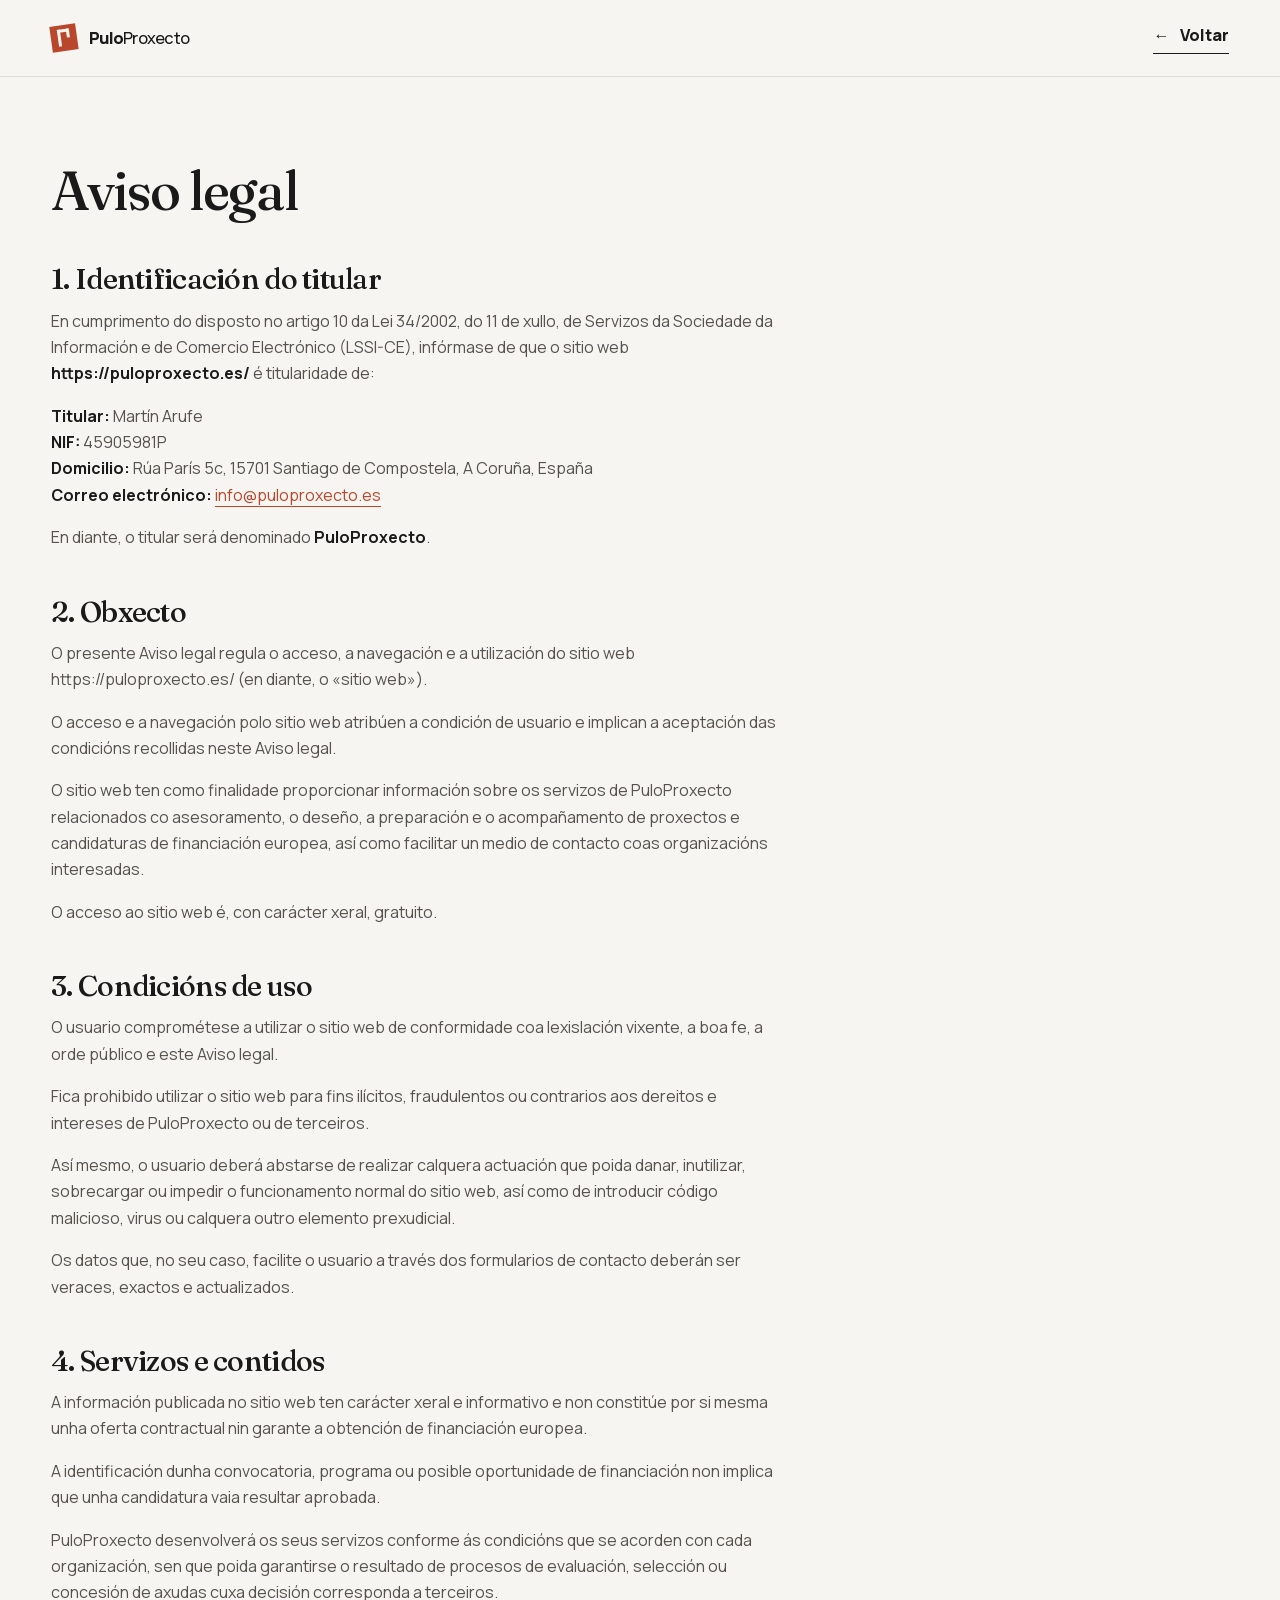
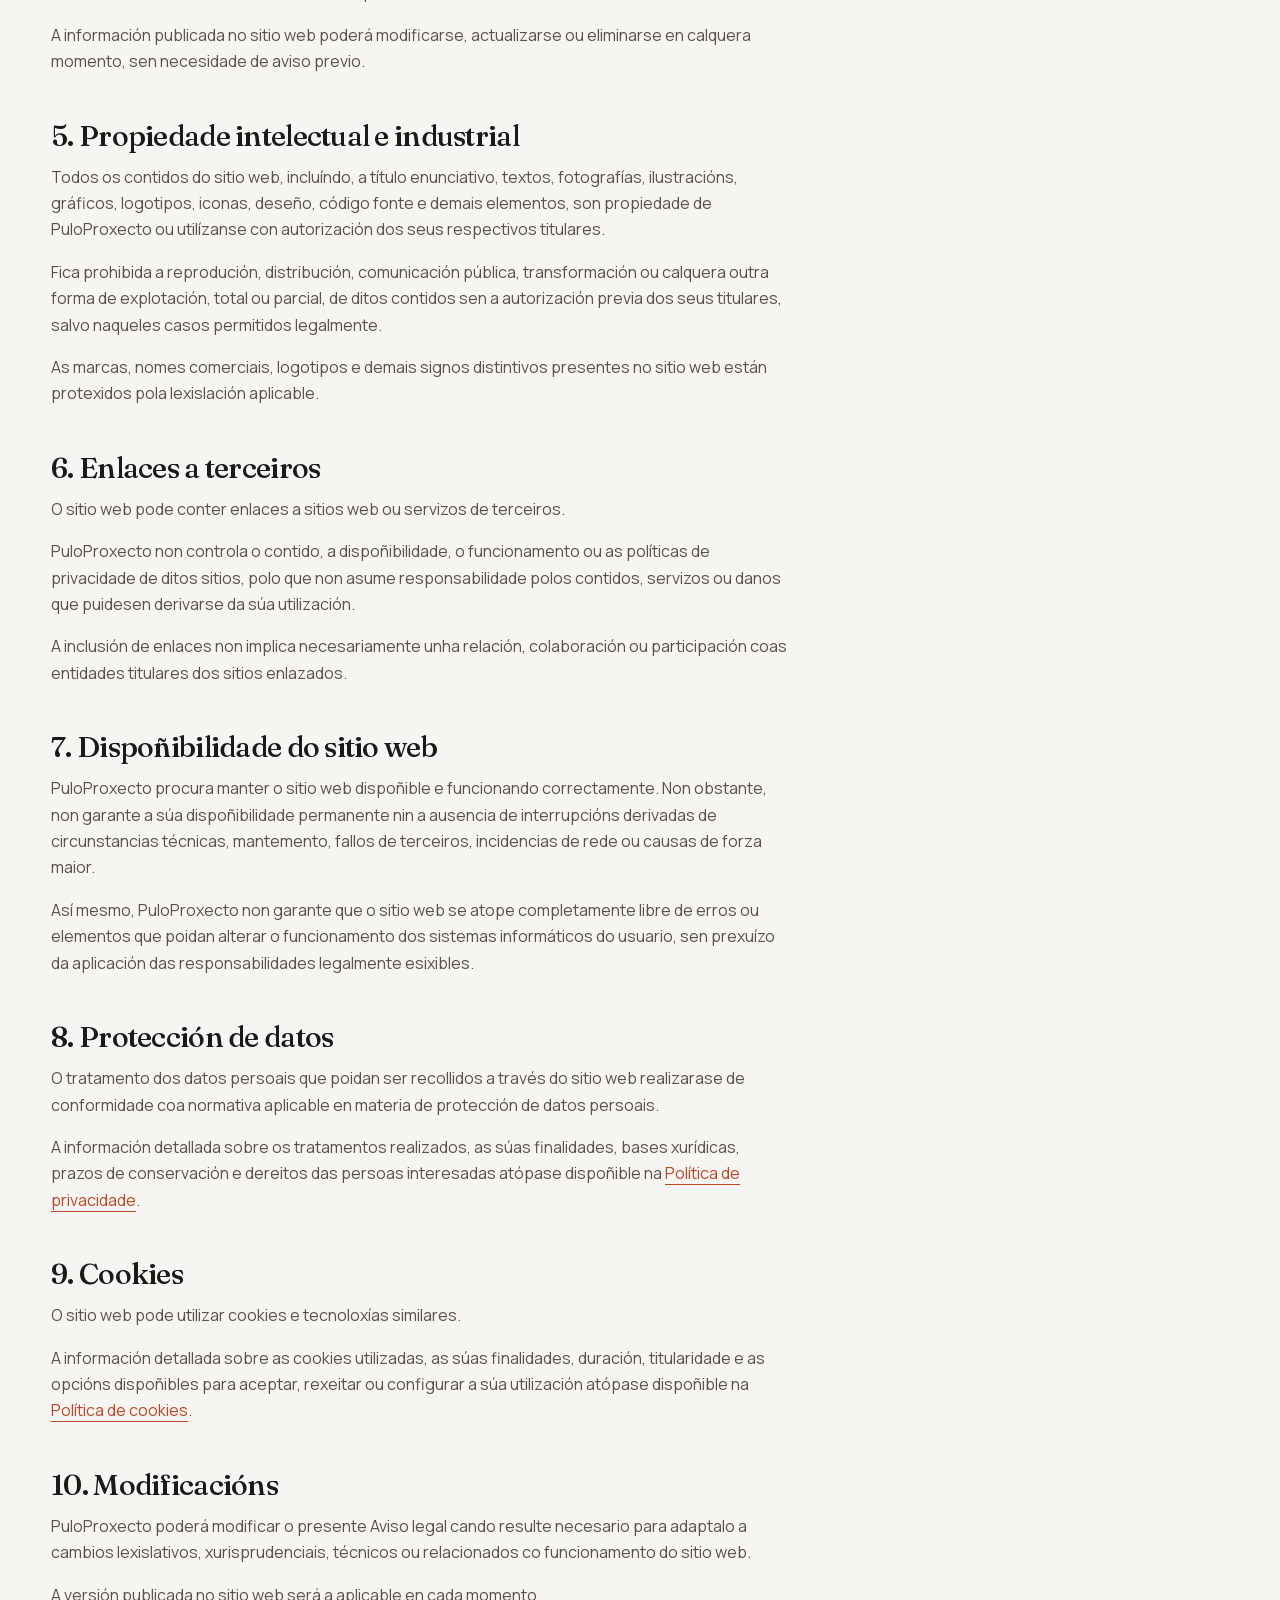
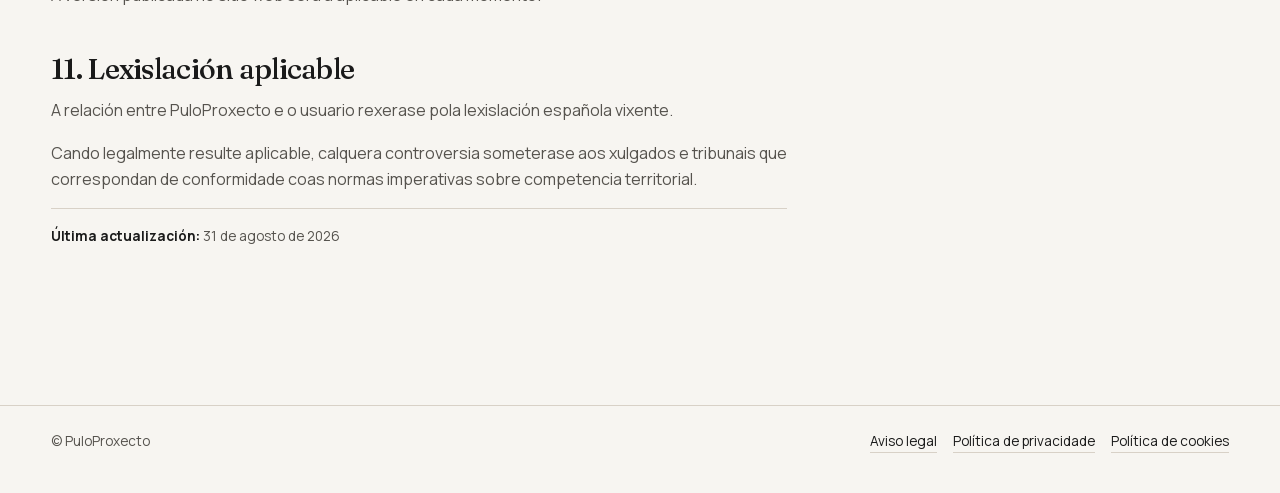
==== aviso-legal.html @ b5c67d67 "añadidas paginas legales" ====
<!doctype html>
<html lang="gl">
<head>
  <meta charset="utf-8">
  <meta name="viewport" content="width=device-width, initial-scale=1">
  <title>Aviso legal | PuloProxecto</title>
  <meta name="description" content="Aviso legal do sitio web PuloProxecto: identificación do titular, condicións de uso, propiedade intelectual e lexislación aplicable.">
  <meta name="theme-color" content="#f7f5f1">
  <link rel="canonical" href="https://puloproxecto.es/aviso-legal.html">
  <link rel="icon" href="images/logo-pulo-proxecto.svg" type="image/svg+xml">
  <link rel="icon" href="images/logo-pulo-proxecto-250.png" type="image/png" sizes="250x250">
  <link rel="apple-touch-icon" href="images/logo-pulo-proxecto-250.png">
  <link rel="stylesheet" href="style.css">
</head>
<body>
  <a class="skip-link" href="#contido"><span class="lang-gl">Saltar ao contido</span><span class="lang-es" hidden>Saltar al contenido</span></a>

  <header class="site-header is-scrolled">
    <div class="container header-inner">
      <a class="brand" href="index.html" aria-label="PuloProxecto, volver ao inicio">
        <span class="brand-mark" aria-hidden="true"><span></span></span>
        <span class="brand-name">Pulo<span>Proxecto</span></span>
      </a>
      <a class="text-link" href="index.html"><span aria-hidden="true">←</span> <span class="lang-gl">Voltar</span><span class="lang-es" hidden>Volver</span></a>
    </div>
  </header>

  <main id="contido">
    <section class="legal">
      <div class="container">
        <article class="legal-body">
          <!-- GALEGO -->
          <div class="lang-gl" lang="gl">
            <h1>Aviso legal</h1>

            <h2>1. Identificación do titular</h2>
            <p>En cumprimento do disposto no artigo 10 da Lei 34/2002, do 11 de xullo, de Servizos da Sociedade da Información e de Comercio Electrónico (LSSI-CE), infórmase de que o sitio web <strong>https://puloproxecto.es/</strong> é titularidade de:</p>
            <p>
              <strong>Titular:</strong> Martín Arufe<br>
              <strong>NIF:</strong> 45905981P<br>
              <strong>Domicilio:</strong> Rúa París 5c, 15701 Santiago de Compostela, A Coruña, España<br>
              <strong>Correo electrónico:</strong> <a href="mailto:info@puloproxecto.es">info@puloproxecto.es</a>
            </p>
            <p>En diante, o titular será denominado <strong>PuloProxecto</strong>.</p>

            <h2>2. Obxecto</h2>
            <p>O presente Aviso legal regula o acceso, a navegación e a utilización do sitio web https://puloproxecto.es/ (en diante, o «sitio web»).</p>
            <p>O acceso e a navegación polo sitio web atribúen a condición de usuario e implican a aceptación das condicións recollidas neste Aviso legal.</p>
            <p>O sitio web ten como finalidade proporcionar información sobre os servizos de PuloProxecto relacionados co asesoramento, o deseño, a preparación e o acompañamento de proxectos e candidaturas de financiación europea, así como facilitar un medio de contacto coas organizacións interesadas.</p>
            <p>O acceso ao sitio web é, con carácter xeral, gratuito.</p>

            <h2>3. Condicións de uso</h2>
            <p>O usuario comprométese a utilizar o sitio web de conformidade coa lexislación vixente, a boa fe, a orde público e este Aviso legal.</p>
            <p>Fica prohibido utilizar o sitio web para fins ilícitos, fraudulentos ou contrarios aos dereitos e intereses de PuloProxecto ou de terceiros.</p>
            <p>Así mesmo, o usuario deberá abstarse de realizar calquera actuación que poida danar, inutilizar, sobrecargar ou impedir o funcionamento normal do sitio web, así como de introducir código malicioso, virus ou calquera outro elemento prexudicial.</p>
            <p>Os datos que, no seu caso, facilite o usuario a través dos formularios de contacto deberán ser veraces, exactos e actualizados.</p>

            <h2>4. Servizos e contidos</h2>
            <p>A información publicada no sitio web ten carácter xeral e informativo e non constitúe por si mesma unha oferta contractual nin garante a obtención de financiación europea.</p>
            <p>A identificación dunha convocatoria, programa ou posible oportunidade de financiación non implica que unha candidatura vaia resultar aprobada.</p>
            <p>PuloProxecto desenvolverá os seus servizos conforme ás condicións que se acorden con cada organización, sen que poida garantirse o resultado de procesos de evaluación, selección ou concesión de axudas cuxa decisión corresponda a terceiros.</p>
            <p>A información publicada no sitio web poderá modificarse, actualizarse ou eliminarse en calquera momento, sen necesidade de aviso previo.</p>

            <h2>5. Propiedade intelectual e industrial</h2>
            <p>Todos os contidos do sitio web, incluíndo, a título enunciativo, textos, fotografías, ilustracións, gráficos, logotipos, iconas, deseño, código fonte e demais elementos, son propiedade de PuloProxecto ou utilízanse con autorización dos seus respectivos titulares.</p>
            <p>Fica prohibida a reprodución, distribución, comunicación pública, transformación ou calquera outra forma de explotación, total ou parcial, de ditos contidos sen a autorización previa dos seus titulares, salvo naqueles casos permitidos legalmente.</p>
            <p>As marcas, nomes comerciais, logotipos e demais signos distintivos presentes no sitio web están protexidos pola lexislación aplicable.</p>

            <h2>6. Enlaces a terceiros</h2>
            <p>O sitio web pode conter enlaces a sitios web ou servizos de terceiros.</p>
            <p>PuloProxecto non controla o contido, a dispoñibilidade, o funcionamento ou as políticas de privacidade de ditos sitios, polo que non asume responsabilidade polos contidos, servizos ou danos que puidesen derivarse da súa utilización.</p>
            <p>A inclusión de enlaces non implica necesariamente unha relación, colaboración ou participación coas entidades titulares dos sitios enlazados.</p>

            <h2>7. Dispoñibilidade do sitio web</h2>
            <p>PuloProxecto procura manter o sitio web dispoñible e funcionando correctamente. Non obstante, non garante a súa dispoñibilidade permanente nin a ausencia de interrupcións derivadas de circunstancias técnicas, mantemento, fallos de terceiros, incidencias de rede ou causas de forza maior.</p>
            <p>Así mesmo, PuloProxecto non garante que o sitio web se atope completamente libre de erros ou elementos que poidan alterar o funcionamento dos sistemas informáticos do usuario, sen prexuízo da aplicación das responsabilidades legalmente esixibles.</p>

            <h2>8. Protección de datos</h2>
            <p>O tratamento dos datos persoais que poidan ser recollidos a través do sitio web realizarase de conformidade coa normativa aplicable en materia de protección de datos persoais.</p>
            <p>A información detallada sobre os tratamentos realizados, as súas finalidades, bases xurídicas, prazos de conservación e dereitos das persoas interesadas atópase dispoñible na <a href="politica-de-privacidade.html">Política de privacidade</a>.</p>

            <h2>9. Cookies</h2>
            <p>O sitio web pode utilizar cookies e tecnoloxías similares.</p>
            <p>A información detallada sobre as cookies utilizadas, as súas finalidades, duración, titularidade e as opcións dispoñibles para aceptar, rexeitar ou configurar a súa utilización atópase dispoñible na <a href="politica-de-cookies.html">Política de cookies</a>.</p>

            <h2>10. Modificacións</h2>
            <p>PuloProxecto poderá modificar o presente Aviso legal cando resulte necesario para adaptalo a cambios lexislativos, xurisprudenciais, técnicos ou relacionados co funcionamento do sitio web.</p>
            <p>A versión publicada no sitio web será a aplicable en cada momento.</p>

            <h2>11. Lexislación aplicable</h2>
            <p>A relación entre PuloProxecto e o usuario rexerase pola lexislación española vixente.</p>
            <p>Cando legalmente resulte aplicable, calquera controversia someterase aos xulgados e tribunais que correspondan de conformidade coas normas imperativas sobre competencia territorial.</p>

            <p class="legal-update"><strong>Última actualización:</strong> 31 de agosto de 2026</p>
          </div>

          <!-- CASTELLANO -->
          <div class="lang-es" lang="es" hidden data-title-es="Aviso legal | PuloProxecto">
            <h1>Aviso legal</h1>

            <h2>1. Identificación del titular</h2>
            <p>En cumplimiento de lo dispuesto en el artículo 10 de la Ley 34/2002, de 11 de julio, de Servicios de la Sociedad de la Información y de Comercio Electrónico (LSSI-CE), se informa de que el sitio web <strong>https://puloproxecto.es/</strong> es titularidad de:</p>
            <p>
              <strong>Titular:</strong> Martín Arufe<br>
              <strong>NIF:</strong> 45905981P<br>
              <strong>Domicilio:</strong> Rúa París 5c, 15701 Santiago de Compostela, A Coruña, España<br>
              <strong>Correo electrónico:</strong> <a href="mailto:info@puloproxecto.es">info@puloproxecto.es</a>
            </p>
            <p>En adelante, el titular será denominado <strong>PuloProxecto</strong>.</p>

            <h2>2. Objeto</h2>
            <p>El presente Aviso legal regula el acceso, la navegación y la utilización del sitio web https://puloproxecto.es/ (en adelante, el «sitio web»).</p>
            <p>El acceso y la navegación por el sitio web atribuyen la condición de usuario e implican la aceptación de las condiciones recogidas en este Aviso legal.</p>
            <p>El sitio web tiene como finalidad proporcionar información sobre los servicios de PuloProxecto relacionados con el asesoramiento, el diseño, la preparación y el acompañamiento de proyectos y candidaturas de financiación europea, así como facilitar un medio de contacto con las organizaciones interesadas.</p>
            <p>El acceso al sitio web es, con carácter general, gratuito.</p>

            <h2>3. Condiciones de uso</h2>
            <p>El usuario se compromete a utilizar el sitio web de conformidad con la legislación vigente, la buena fe, el orden público y este Aviso legal.</p>
            <p>Queda prohibido utilizar el sitio web para fines ilícitos, fraudulentos o contrarios a los derechos e intereses de PuloProxecto o de terceros.</p>
            <p>Asimismo, el usuario deberá abstenerse de realizar cualquier actuación que pueda dañar, inutilizar, sobrecargar o impedir el normal funcionamiento del sitio web, así como de introducir código malicioso, virus o cualquier otro elemento perjudicial.</p>
            <p>Los datos que, en su caso, facilite el usuario a través de los formularios de contacto deberán ser veraces, exactos y actualizados.</p>

            <h2>4. Servicios y contenidos</h2>
            <p>La información publicada en el sitio web tiene carácter general e informativo y no constituye por sí misma una oferta contractual ni garantiza la obtención de financiación europea.</p>
            <p>La identificación de una convocatoria, programa o posible oportunidad de financiación no implica que una candidatura vaya a resultar aprobada.</p>
            <p>PuloProxecto desarrollará sus servicios conforme a las condiciones que se acuerden con cada organización, sin que pueda garantizarse el resultado de procesos de evaluación, selección o concesión de ayudas cuya decisión corresponda a terceros.</p>
            <p>La información publicada en el sitio web podrá modificarse, actualizarse o eliminarse en cualquier momento, sin necesidad de previo aviso.</p>

            <h2>5. Propiedad intelectual e industrial</h2>
            <p>Todos los contenidos del sitio web, incluyendo, a título enunciativo, textos, fotografías, ilustraciones, gráficos, logotipos, iconas, diseño, código fuente y demás elementos, son propiedad de PuloProxecto o se utilizan con autorización de sus respectivos titulares.</p>
            <p>Queda prohibida la reproducción, distribución, comunicación pública, transformación o cualquier otra forma de explotación, total o parcial, de dichos contenidos sin la autorización previa de sus titulares, salvo en aquellos casos permitidos legalmente.</p>
            <p>Las marcas, nombres comerciales, logotipos y demás signos distintivos presentes en el sitio web están protegidos por la legislación aplicable.</p>

            <h2>6. Enlaces a terceros</h2>
            <p>El sitio web puede contener enlaces a sitios web o servicios de terceros.</p>
            <p>PuloProxecto no controla el contenido, la disponibilidad, el funcionamiento o las políticas de privacidad de dichos sitios, por lo que no asume responsabilidad por los contenidos, servicios o daños que pudieran derivarse de su utilización.</p>
            <p>La inclusión de enlaces no implica necesariamente una relación, colaboración o participación con las entidades titulares de los sitios enlazados.</p>

            <h2>7. Disponibilidad del sitio web</h2>
            <p>PuloProxecto procura mantener el sitio web disponible y funcionando correctamente. No obstante, no garantiza su disponibilidad permanente ni la ausencia de interrupciones derivadas de circunstancias técnicas, mantenimiento, fallos de terceros, incidencias de red o causas de fuerza mayor.</p>
            <p>Asimismo, PuloProxecto no garantiza que el sitio web se encuentre completamente libre de errores o elementos que puedan alterar el funcionamiento de los sistemas informáticos del usuario, sin perjuicio de la aplicación de las responsabilidades legalmente exigibles.</p>

            <h2>8. Protección de datos</h2>
            <p>El tratamiento de los datos personales que puedan ser recabados a través del sitio web se realizará de conformidad con la normativa aplicable en materia de protección de datos personales.</p>
            <p>La información detallada sobre los tratamientos realizados, sus finalidades, bases jurídicas, plazos de conservación y derechos de las personas interesadas se encuentra disponible en la <a href="politica-de-privacidade.html">Política de privacidad</a>.</p>

            <h2>9. Cookies</h2>
            <p>El sitio web puede utilizar cookies y tecnologías similares.</p>
            <p>La información detallada sobre las cookies utilizadas, sus finalidades, duración, titularidad y las opciones disponibles para aceptar, rechazar o configurar su utilización se encuentra disponible en la <a href="politica-de-cookies.html">Política de cookies</a>.</p>

            <h2>10. Modificaciones</h2>
            <p>PuloProxecto podrá modificar el presente Aviso legal cuando resulte necesario para adaptarlo a cambios legislativos, jurisprudenciales, técnicos o relacionados con el funcionamiento del sitio web.</p>
            <p>La versión publicada en el sitio web será la aplicable en cada momento.</p>

            <h2>11. Legislación aplicable</h2>
            <p>La relación entre PuloProxecto y el usuario se regirá por la legislación española vigente.</p>
            <p>Cuando legalmente resulte aplicable, cualquier controversia se someterá a los juzgados y tribunales que correspondan de conformidad con las normas imperativas sobre competencia territorial.</p>

            <p class="legal-update"><strong>Última actualización:</strong> 31 de agosto de 2026</p>
          </div>
        </article>
      </div>
    </section>
  </main>

  <footer class="legal-footer">
    <div class="container">
      <span>© PuloProxecto</span>
      <nav aria-label="Información legal">
        <a href="aviso-legal.html"><span class="lang-gl">Aviso legal</span><span class="lang-es" hidden>Aviso legal</span></a>
        <a href="politica-de-privacidade.html"><span class="lang-gl">Política de privacidade</span><span class="lang-es" hidden>Política de privacidad</span></a>
        <a href="politica-de-cookies.html"><span class="lang-gl">Política de cookies</span><span class="lang-es" hidden>Política de cookies</span></a>
      </nav>
    </div>
  </footer>

  <script>
    (function () {
      var lang = "gl";
      try {
        if (window.localStorage.getItem("pp-lang") === "es") lang = "es";
      } catch (error) { /* almacenamento non dispoñible */ }
      var es = lang === "es";
      document.documentElement.lang = es ? "es" : "gl";
      document.querySelectorAll(".lang-gl").forEach(function (el) { el.hidden = es; });
      document.querySelectorAll(".lang-es").forEach(function (el) { el.hidden = !es; });
      if (es) {
        var esTitle = document.querySelector("[data-title-es]");
        if (esTitle) document.title = esTitle.getAttribute("data-title-es");
      }
    })();
  </script>
</body>
</html>
---- style.css ----
/* Tipografías autoalojadas (subset latin: cubre galego e castelán) */
@font-face {
  font-family: "Fraunces";
  font-style: normal;
  font-weight: 500;
  font-display: swap;
  src: url("fonts/fraunces-latin-500.woff2") format("woff2");
  unicode-range: U+0000-00FF, U+0131, U+0152-0153, U+02BB-02BC, U+02C6, U+02DA, U+02DC, U+0304, U+0308, U+0329, U+2000-206F, U+20AC, U+2122, U+2191, U+2193, U+2212, U+2215, U+FEFF, U+FFFD;
}

@font-face {
  font-family: "Manrope";
  font-style: normal;
  font-weight: 400 800;
  font-display: swap;
  src: url("fonts/manrope-latin-var.woff2") format("woff2");
  unicode-range: U+0000-00FF, U+0131, U+0152-0153, U+02BB-02BC, U+02C6, U+02DA, U+02DC, U+0304, U+0308, U+0329, U+2000-206F, U+20AC, U+2122, U+2191, U+2193, U+2212, U+2215, U+FEFF, U+FFFD;
}

:root {
  --ink: #1a1a1a;
  --ink-soft: #56534e;
  --paper: #f7f5f1;
  --paper-alt: #ebe7df;
  --paper-deep: #ded8cf;
  --accent: #b9472b;
  --accent-dark: #8e3422;
  --accent-pale: #f0d5ca;
  --line: #d8d1c7;
  --white: #fffdf9;
  --serif: "Fraunces", Georgia, serif;
  --sans: "Manrope", Arial, sans-serif;
  --container: 1200px;
  --gutter: clamp(1.25rem, 4vw, 4rem);
  --section-space: clamp(5.5rem, 11vw, 10.5rem);
  --header-height: 76px;
  --ease: cubic-bezier(.2, .7, .2, 1);
}

*, *::before, *::after { box-sizing: border-box; }

html {
  scroll-behavior: smooth;
  scroll-padding-top: calc(var(--header-height) + 1rem);
}

body {
  margin: 0;
  background: var(--paper);
  color: var(--ink);
  font-family: var(--sans);
  font-size: 1rem;
  line-height: 1.65;
  overflow-x: hidden;
  -webkit-font-smoothing: antialiased;
  text-rendering: optimizeLegibility;
}

body.menu-open { overflow: hidden; }

a { color: inherit; text-decoration: none; }
button, a { -webkit-tap-highlight-color: transparent; }
button { color: inherit; font: inherit; }

::selection { background: var(--accent); color: var(--paper); }

:focus-visible {
  outline: 2px solid var(--accent);
  outline-offset: 4px;
}

.container {
  width: min(100% - (var(--gutter) * 2), var(--container));
  margin-inline: auto;
}

.section { padding-block: var(--section-space); }
.section-paper-alt { background: var(--paper-alt); }
.section-dark { background: var(--ink); color: var(--paper); }

.skip-link {
  position: fixed;
  z-index: 100;
  top: .75rem;
  left: .75rem;
  padding: .65rem 1rem;
  background: var(--accent);
  color: var(--white);
  font-size: .8rem;
  font-weight: 800;
  transform: translateY(-150%);
  transition: transform .2s ease;
}

.skip-link:focus { transform: translateY(0); }

/* Header */
.site-header {
  position: fixed;
  z-index: 20;
  top: 0;
  right: 0;
  left: 0;
  color: var(--paper);
  transition: background-color .35s ease, color .35s ease, box-shadow .35s ease;
}

.site-header.is-scrolled {
  background: rgba(247, 245, 241, .97);
  color: var(--ink);
  box-shadow: 0 1px 0 rgba(26, 26, 26, .1);
}

.header-inner {
  display: flex;
  align-items: center;
  justify-content: space-between;
  min-height: var(--header-height);
}

.brand { display: inline-flex; align-items: center; gap: .72rem; }
.brand-name { font-size: 1.02rem; font-weight: 800; letter-spacing: -.045em; }
.brand-name span { font-weight: 500; }

.brand-mark {
  position: relative;
  display: inline-block;
  width: 1.65rem;
  height: 1.65rem;
  overflow: hidden;
  background: var(--accent);
  transform: rotate(-8deg);
}

.brand-mark::before,
.brand-mark::after,
.brand-mark span {
  position: absolute;
  content: "";
  display: block;
  background: var(--paper);
}

.brand-mark::before { width: .18rem; height: 1.05rem; top: .27rem; left: .43rem; }
.brand-mark::after { width: .72rem; height: .18rem; top: .27rem; left: .43rem; }
.brand-mark span { width: .18rem; height: .54rem; top: .27rem; left: 1rem; }

.main-nav { margin-left: auto; display: flex; align-items: center; gap: clamp(1.1rem, 2.3vw, 2rem); font-size: .72rem; font-weight: 700; letter-spacing: .01em; }
.main-nav > a:not(.nav-contact) { position: relative; padding-block: .5rem; }
.main-nav > a:not(.nav-contact)::after { position: absolute; right: 0; bottom: .15rem; left: 0; height: 1px; background: currentColor; content: ""; transform: scaleX(0); transform-origin: right; transition: transform .3s var(--ease); }
.main-nav > a:not(.nav-contact):hover::after { transform: scaleX(1); transform-origin: left; }
.main-nav > a[aria-current="page"]::after { transform: scaleX(1); transform-origin: left; }
.nav-contact { display: inline-flex; align-items: center; gap: .4rem; padding: .62rem .85rem; border: 1px solid currentColor; transition: background-color .2s ease, color .2s ease; }
.nav-contact:hover { background: var(--accent); border-color: var(--accent); color: var(--white); }
.nav-contact span { font-size: 1rem; line-height: .7; }
.menu-toggle { display: none; border: 0; background: transparent; cursor: pointer; }

.header-tools { display: inline-flex; align-items: center; gap: 1rem; margin-left: clamp(1rem, 2vw, 1.75rem); }
.lang-switch { display: inline-flex; border: 1px solid currentColor; }
.lang-btn { padding: .42rem .6rem; border: 0; background: transparent; color: inherit; cursor: pointer; font-size: .62rem; font-weight: 800; letter-spacing: .08em; opacity: .55; transition: opacity .2s ease, background-color .2s ease, color .2s ease; }
.lang-btn:hover { opacity: 1; }
.lang-btn.is-active { background: var(--accent); color: var(--white); opacity: 1; }

/* Shared type */
.eyebrow { display: flex; align-items: center; gap: .65rem; margin: 0 0 1.5rem; color: var(--accent-dark); font-size: .65rem; font-weight: 800; letter-spacing: .15em; line-height: 1.2; text-transform: uppercase; }
.eyebrow-light { color: var(--paper); }
.eyebrow-number { color: var(--accent); }
.eyebrow-dot { display: inline-block; width: .45rem; height: .45rem; border-radius: 50%; background: var(--accent); }
.eyebrow-place { opacity: .55; }

h1, h2, h3, p { margin-top: 0; }
h1, h2, h3 { font-weight: 500; letter-spacing: -.025em; }
h1, h2 { font-family: var(--serif); line-height: .98; }
h1 em, h2 em, h3 em { color: var(--accent); font-style: italic; font-weight: 400; }
h2 { max-width: 12ch; margin-bottom: 0; font-size: clamp(2.65rem, 6vw, 5.7rem); }
h3 { margin-bottom: .85rem; font-size: clamp(1.35rem, 2.2vw, 2rem); line-height: 1.05; }
p { color: var(--ink-soft); }
.section-dark p { color: rgba(247, 245, 241, .68); }
.section-heading { margin-bottom: clamp(3rem, 6vw, 5.5rem); }
.heading-description { max-width: 39rem; margin: 2rem 0 0; color: var(--ink-soft); font-size: 1.05rem; }
.split-heading { display: grid; grid-template-columns: minmax(0, 1fr) minmax(14rem, 25rem); align-items: end; gap: 2rem; }
.heading-aside { max-width: 20rem; margin: 0 0 .45rem auto; font-family: var(--serif); font-size: 1.2rem; line-height: 1.25; }

.button { display: inline-flex; align-items: center; justify-content: center; gap: .75rem; min-height: 3rem; padding: .8rem 1.1rem; border: 1px solid transparent; font-size: .7rem; font-weight: 800; letter-spacing: .015em; line-height: 1.2; transition: background-color .25s ease, border-color .25s ease, color .25s ease, transform .25s var(--ease); }
.button span { font-size: 1.15rem; font-weight: 400; line-height: .6; }
.button:hover { transform: translateY(-3px); }
.button-accent { background: var(--accent); color: var(--white); }
.button-accent:hover { background: var(--accent-dark); }
.button-large { min-height: 3.5rem; padding-inline: 1.35rem; }
.button-ghost { background: transparent; border-color: rgba(247, 245, 241, .45); color: var(--paper); }
.button-ghost:hover { background: var(--paper); border-color: var(--paper); color: var(--ink); }
.text-link { display: inline-flex; align-items: center; gap: .65rem; padding-bottom: .25rem; border-bottom: 1px solid currentColor; font-size: .72rem; font-weight: 800; }
.text-link span { font-size: 1rem; transition: transform .25s ease; }
.text-link:hover span { transform: translateY(3px); }
.text-link-light { color: var(--paper); }

/* Hero */
.hero { position: relative; min-height: min(800px, 100vh); padding-top: clamp(8.5rem, 15vh, 11.5rem); padding-bottom: 5rem; overflow: hidden; }
.hero::before { position: absolute; top: 0; right: 16%; width: 1px; height: 100%; background: rgba(247, 245, 241, .1); content: ""; }
.hero-grid { position: relative; z-index: 1; display: grid; grid-template-columns: minmax(0, 1.02fr) minmax(25rem, .98fr); align-items: center; min-height: 620px; }
.hero-copy { position: relative; z-index: 2; padding-bottom: 2rem; }
.hero h1 { max-width: 12ch; margin: 0 0 2rem; font-size: clamp(3.1rem, 6.6vw, 6.6rem); line-height: .9; }
.hero h1 em { display: block; color: var(--accent); }
.hero-intro { max-width: 28rem; margin-bottom: 2rem; color: rgba(247, 245, 241, .7); font-size: clamp(1rem, 1.3vw, 1.15rem); line-height: 1.55; }
.hero-actions { display: flex; align-items: center; flex-wrap: wrap; gap: 1.35rem; }
.hero-badge { display: inline-block; max-width: 27rem; margin-top: clamp(2.5rem, 6vw, 4.5rem); padding: 1.1rem 1.25rem 1.15rem; background: var(--accent); }
.hero-badge strong { display: block; color: var(--white); font-size: .82rem; font-weight: 800; letter-spacing: .16em; }
.hero-badge p { margin: .45rem 0 0; color: rgba(255, 253, 249, .88); font-size: .78rem; line-height: 1.45; }
.hero-art-wrap { position: relative; min-height: 620px; color: var(--accent); }
.hero-art { position: absolute; top: 50%; left: 50%; width: min(48vw, 620px); min-width: 500px; transform: translate(-48%, -50%); }
.art-orbit { transform-origin: 311px 307px; }
.orbit-one { animation: orbit-spin 50s linear infinite; }
.orbit-two { animation: orbit-spin-reverse 38s linear infinite; }
.route-line { stroke-dasharray: 5 10; animation: route-move 8s linear infinite; }
.art-caption { position: absolute; z-index: 2; display: flex; align-items: center; gap: .6rem; color: rgba(247, 245, 241, .5); font-size: .58rem; font-weight: 800; letter-spacing: .14em; }
.art-caption .cap-line { display: inline-block; width: 1.9rem; height: 1px; background: currentColor; }
.art-caption-top { top: 10%; right: 4%; }
.art-caption-bottom { bottom: 10%; left: 12%; }
.hero-index { position: absolute; right: var(--gutter); bottom: 2.2rem; color: rgba(247, 245, 241, .5); font-size: .65rem; font-weight: 800; letter-spacing: .12em; }
.hero-index span { margin-inline: .35rem; color: var(--accent); }

@keyframes route-move { to { stroke-dashoffset: -120; } }
@keyframes orbit-spin { to { transform: rotate(360deg); } }
@keyframes orbit-spin-reverse { to { transform: rotate(-360deg); } }

/* Opportunity */
.problem-grid { display: grid; grid-template-columns: minmax(0, .98fr) minmax(20rem, .8fr); gap: clamp(3rem, 10vw, 10rem); }
.problem h2 { max-width: 10ch; }
.problem-content { padding-top: 3.7rem; }
.problem-content p { max-width: 37rem; }
.problem-content .lead { margin-bottom: 1.4rem; color: var(--ink); font-family: var(--serif); font-size: clamp(1.45rem, 2.3vw, 2rem); line-height: 1.15; }
blockquote { margin: 3.8rem 0 0; }
.problem blockquote { display: flex; gap: 1rem; align-items: flex-start; max-width: 34rem; padding-top: 1.3rem; border-top: 1px solid var(--accent); }
.quote-mark { color: var(--accent); font-family: var(--serif); font-size: 3.6rem; line-height: .72; }
blockquote p { margin: 0; color: var(--ink); font-family: var(--serif); font-size: clamp(1.35rem, 2.3vw, 2rem); line-height: 1.12; }
.opportunity-note { display: flex; align-items: center; gap: 1rem; margin-top: clamp(4rem, 9vw, 8.5rem); padding-top: 1.1rem; border-top: 1px solid var(--ink); font-family: var(--serif); font-size: clamp(1.45rem, 3.2vw, 3rem); line-height: 1.02; }
.opportunity-arrow { display: inline-grid; flex: 0 0 auto; place-items: center; width: 2.2rem; height: 2.2rem; background: var(--accent); color: var(--white); font-family: var(--sans); font-size: 1.15rem; }

/* Programs */
.programs-grid { display: grid; grid-template-columns: repeat(12, 1fr); gap: 1rem; }
.program-card { position: relative; display: flex; flex-direction: column; min-height: 23rem; padding: clamp(1.4rem, 2.7vw, 2.4rem); overflow: hidden; border: 1px solid var(--line); background: var(--paper); transition: background-color .3s ease, color .3s ease, transform .3s var(--ease); }
.program-card:hover { background: var(--ink); color: var(--paper); transform: translateY(-5px); }
.program-card-main { grid-column: span 7; min-height: 31rem; background: var(--paper-alt); }
.program-card-discover { grid-column: span 5; background: var(--accent-pale); }
.program-card-solidarity { grid-column: span 5; background: var(--ink); color: var(--paper); }
.program-card-cooperation { grid-column: span 7; background: var(--paper-alt); }
.program-card-solidarity p { color: rgba(247, 245, 241, .68); }
.program-head { display: flex; align-items: flex-start; justify-content: space-between; gap: 1rem; margin-bottom: 3.5rem; }
.program-tag { display: inline-block; color: var(--accent-dark); font-size: .62rem; font-weight: 800; letter-spacing: .09em; line-height: 1.3; text-transform: uppercase; }
.program-card .program-tag { max-width: 17rem; }
.program-card-solidarity .program-tag { color: var(--accent-pale); }
.program-symbol { color: var(--accent); font-size: .65rem; font-weight: 800; }
.program-card h3 { position: relative; z-index: 1; margin-bottom: 1rem; font-size: clamp(2.2rem, 4.3vw, 4.6rem); line-height: .88; }
.program-card p { position: relative; z-index: 1; max-width: 37rem; margin-bottom: 0; font-size: .9rem; line-height: 1.55; }
.program-card-solidarity h3 { color: var(--paper); }
.program-card-solidarity h3 em { color: var(--accent); }
.program-card-discover h3 { font-family: var(--sans); font-size: clamp(2.8rem, 5vw, 5rem); font-weight: 800; letter-spacing: -.09em; }
.program-card-discover h3 span { color: var(--accent); font-weight: 500; }
.program-note { margin-top: 1.1rem !important; font-size: .74rem !important; opacity: .75; }
.topic-list { display: flex; flex-wrap: wrap; gap: .45rem; max-width: 40rem; margin-top: auto; padding-top: 2rem; }
.topic-list span { padding: .38rem .6rem; border: 1px solid var(--line); color: var(--ink-soft); font-size: .62rem; line-height: 1.2; }
.program-card:hover .topic-list span { border-color: rgba(247, 245, 241, .3); color: rgba(247, 245, 241, .72); }
.program-corner { position: absolute; right: 1.4rem; bottom: 1.1rem; color: var(--accent); font-size: 1.7rem; line-height: 1; transition: transform .3s var(--ease); }
.program-card:hover .program-corner { transform: translate(4px, -4px); }

/* Audience */
.audience { position: relative; overflow: hidden; }
.audience::after { position: absolute; right: -8rem; bottom: -11rem; width: 29rem; height: 29rem; border: 1px solid rgba(26, 26, 26, .08); border-radius: 50%; box-shadow: 0 0 0 4rem rgba(26, 26, 26, .02), 0 0 0 8rem rgba(26, 26, 26, .02); content: ""; }
.audience-grid { position: relative; z-index: 1; display: grid; grid-template-columns: minmax(0, .8fr) minmax(26rem, 1fr); gap: clamp(3rem, 9vw, 9rem); }
.audience h2 { max-width: 10ch; }
.audience-intro > p:last-child { max-width: 23rem; margin-top: 2rem; }
.audience-list { border-top: 1px solid var(--ink); }
.audience-item { display: grid; grid-template-columns: 2rem 1fr 1rem; align-items: center; gap: 1.2rem; padding: 1.15rem 0; border-bottom: 1px solid var(--ink); transition: padding .25s var(--ease), color .25s ease; }
.audience-item:hover { padding-inline: .75rem; color: var(--accent); }
.audience-index { color: var(--accent); font-size: .62rem; font-weight: 800; }
.audience-item strong { font-family: var(--serif); font-size: clamp(1.5rem, 2.5vw, 2.2rem); font-weight: 500; letter-spacing: -.045em; line-height: 1; }
.audience-mark { color: var(--accent); font-family: var(--serif); font-size: 1.5rem; font-weight: 400; }
.audience-bottom { position: relative; z-index: 1; display: flex; justify-content: space-between; gap: 1rem; margin-top: 5rem; padding-top: 1rem; border-top: 1px solid var(--ink); color: var(--ink-soft); font-size: .7rem; font-weight: 800; letter-spacing: .06em; text-transform: uppercase; }

/* Process */
.process-track { position: relative; display: grid; grid-template-columns: repeat(5, 1fr); gap: 1.2rem; }
.process-line { position: absolute; top: 4.35rem; right: 14%; left: 2.5%; height: 1px; background: var(--line); }
.process-line span { display: block; width: 58%; height: 100%; background: var(--accent); }
.process-step { position: relative; padding-top: 0; }
.step-number { display: block; margin-bottom: 1rem; color: var(--accent); font-family: var(--serif); font-size: clamp(2rem, 3.2vw, 3.6rem); letter-spacing: -.06em; line-height: 1; }
.step-marker { position: relative; z-index: 1; width: .65rem; height: .65rem; margin: 0 0 1.8rem .3rem; border: 2px solid var(--accent); border-radius: 50%; background: var(--paper-alt); }
.step-marker-final { display: grid; place-items: center; width: 2rem; height: 2rem; margin-top: -.6rem; margin-bottom: 1.15rem; border: 0; border-radius: 0; background: var(--accent); color: var(--white); font-family: var(--sans); font-size: 1rem; }
.process-step h3 { margin-bottom: .7rem; font-size: clamp(1.25rem, 1.8vw, 1.7rem); }
.process-step p { max-width: 14rem; margin: 0; font-size: .82rem; line-height: 1.55; }

/* Pricing */
.pricing { position: relative; overflow: hidden; }
.pricing-inner { position: relative; z-index: 1; }
.pricing h2 { max-width: 14ch; margin-bottom: 2.2rem; font-size: clamp(2.8rem, 6.5vw, 6rem); }
.pricing h2 em { display: block; }
.pricing-text { max-width: 32rem; margin-bottom: 2rem; color: rgba(247, 245, 241, .75) !important; font-family: var(--serif); font-size: clamp(1.25rem, 2.2vw, 1.9rem) !important; line-height: 1.2 !important; }
.pricing-conditions { max-width: 30rem; margin-bottom: 2.5rem; padding-top: 1.1rem; border-top: 1px solid var(--accent); color: rgba(247, 245, 241, .6) !important; font-size: .82rem !important; line-height: 1.5 !important; }
.pricing-rings { position: absolute; top: -14rem; right: -11rem; width: 42rem; height: 42rem; border: 1px solid rgba(247, 245, 241, .12); border-radius: 50%; }
.pricing-rings::before, .pricing-rings::after { position: absolute; border-radius: 50%; content: ""; }
.pricing-rings::before { inset: 5rem; border: 1px solid rgba(247, 245, 241, .1); }
.pricing-rings::after { inset: 11rem; border: 1px dashed rgba(247, 245, 241, .09); }

/* References */
.refs-statement { max-width: 44rem; margin: -2.5rem 0 3.5rem; color: var(--ink) !important; font-family: var(--serif); font-size: clamp(1.2rem, 2vw, 1.7rem) !important; line-height: 1.2 !important; letter-spacing: -.035em; }
.reference-grid { display: grid; grid-template-columns: repeat(2, minmax(0, 1fr)); gap: 1.1rem; }
.reference-card { border: 1px solid var(--line); background: var(--paper-alt); transition: transform .3s var(--ease); }
.reference-card:hover { transform: translateY(-5px); }
.reference-card-two { margin-top: 4rem; background: var(--ink); color: var(--paper); }
.reference-visual { position: relative; height: clamp(12rem, 25vw, 20rem); overflow: hidden; border-bottom: 1px solid var(--line); background: var(--accent-pale); color: var(--accent); }
.reference-card-two .reference-visual { background: var(--accent); color: var(--paper); border-color: rgba(247, 245, 241, .25); }
.reference-big-number { position: absolute; right: -.05em; bottom: -.2em; font-family: var(--serif); font-size: clamp(9rem, 22vw, 18rem); line-height: .7; letter-spacing: -.12em; opacity: .15; }
.reference-route { position: absolute; top: 43%; left: 10%; width: 73%; height: 1px; background: currentColor; transform: rotate(-12deg); }
.reference-route::before, .reference-route::after { position: absolute; top: 50%; width: .65rem; height: .65rem; border: 2px solid currentColor; border-radius: 50%; background: inherit; content: ""; transform: translateY(-50%); }
.reference-route::before { left: 0; }
.reference-route::after { right: 0; }
.reference-arrow { position: absolute; right: 9%; top: 25%; font-size: 3.5rem; }
.reference-body { padding: clamp(1.4rem, 3vw, 2.5rem); }
.reference-body h3 { max-width: 15ch; margin: 1.2rem 0 0; font-size: clamp(1.8rem, 3.7vw, 3.4rem); line-height: .93; }
.reference-card-two .reference-body h3 { max-width: 18ch; }
.reference-body p { margin: 0; font-size: .8rem; }
.reference-card-two .reference-body p { color: rgba(247, 245, 241, .62); }
.ref-block { margin-top: 1.3rem; padding-top: 1.1rem; border-top: 1px solid var(--line); }
.reference-card-two .ref-block { border-color: rgba(247, 245, 241, .25); }
.ref-label { display: block; margin-bottom: .45rem; color: var(--accent-dark); font-size: .6rem; font-weight: 800; letter-spacing: .12em; text-transform: uppercase; }
.reference-card-two .ref-label { color: var(--accent-pale); }
.ref-block p { margin: 0; font-size: .84rem; line-height: 1.55; }
.reference-card-two .ref-block p { color: rgba(247, 245, 241, .68); }
.stat-row { display: flex; flex-wrap: wrap; gap: .45rem; margin-top: 1.4rem; }
.stat-chip { padding: .42rem .62rem; background: var(--ink); color: var(--paper); font-size: .62rem; font-weight: 800; letter-spacing: .05em; }
.reference-card-two .stat-chip { background: var(--accent); color: var(--white); }

/* FAQ */
.faq-grid { display: grid; grid-template-columns: minmax(0, .7fr) minmax(0, 1fr); gap: clamp(3rem, 10vw, 9rem); }
.faq-intro h2 { max-width: 9ch; }
.faq-intro > p:last-child { max-width: 19rem; margin-top: 2rem; }
.faq-list { border-top: 1px solid var(--ink); }
.faq-list details { border-bottom: 1px solid var(--ink); }
.faq-list summary { display: flex; align-items: center; justify-content: space-between; gap: 1rem; padding: 1.3rem 0; cursor: pointer; list-style: none; font-family: var(--serif); font-size: clamp(1.2rem, 2vw, 1.7rem); line-height: 1.1; }
.faq-list summary::-webkit-details-marker { display: none; }
.faq-list summary b { display: inline-grid; flex: 0 0 auto; place-items: center; width: 1.8rem; height: 1.8rem; border: 1px solid var(--accent); color: var(--accent); font-family: var(--sans); font-size: 1.15rem; font-weight: 400; line-height: 1; transition: transform .25s ease, background-color .25s ease, color .25s ease; }
.faq-list details[open] summary b { background: var(--accent); color: var(--white); transform: rotate(45deg); }
.faq-answer { max-width: 36rem; padding: 0 3rem 1.5rem 0; }
.faq-answer p { margin: 0; font-size: .86rem; line-height: 1.6; }

/* Final CTA */
.final-cta { position: relative; overflow: hidden; padding-block: clamp(6rem, 13vw, 11rem); }
.final-cta-inner { position: relative; z-index: 1; display: grid; grid-template-columns: minmax(0, 1fr) minmax(21rem, 31rem); align-items: start; gap: clamp(3rem, 7vw, 7rem); }
.final-cta-copy { position: relative; }
.final-cta h2 { max-width: 9ch; margin-bottom: 1.8rem; color: var(--paper); font-size: clamp(3.4rem, 7.5vw, 7.5rem); }
.final-cta h2 em { display: block; color: var(--accent); }
.final-cta-copy > p:not(.eyebrow) { max-width: 30rem; color: rgba(247, 245, 241, .7); }
.cta-text { margin-bottom: 1.5rem !important; }
.cta-note { margin-bottom: .8rem !important; padding-left: 1.1rem; border-left: 2px solid var(--accent); font-size: .78rem !important; }
.cta-alt { font-size: .72rem !important; }
.cta-alt a { color: var(--accent-pale); border-bottom: 1px solid currentColor; transition: color .2s ease; }
.cta-alt a:hover { color: var(--accent); }

.contact-form { position: relative; padding: clamp(1.6rem, 3vw, 2.4rem); border: 1px solid rgba(247, 245, 241, .16); border-top: 3px solid var(--accent); background: rgba(247, 245, 241, .05); }
.form-row { display: grid; grid-template-columns: 1fr 1fr; gap: 1.3rem; }
.form-field { display: flex; flex-direction: column; margin-bottom: 1.3rem; }
.contact-form label { margin-bottom: .5rem; color: rgba(247, 245, 241, .6); font-size: .62rem; font-weight: 800; letter-spacing: .1em; text-transform: uppercase; }
.contact-form input, .contact-form textarea { width: 100%; padding: .85rem 1rem; border: 1px solid rgba(247, 245, 241, .22); border-radius: 0; background: rgba(247, 245, 241, .07); color: var(--paper); font: inherit; font-size: .95rem; transition: border-color .25s ease, background-color .25s ease; }
.contact-form input::placeholder, .contact-form textarea::placeholder { color: rgba(247, 245, 241, .35); }
.contact-form input:focus-visible, .contact-form textarea:focus-visible { outline: none; border-color: var(--accent); background: rgba(247, 245, 241, .1); box-shadow: 0 0 0 1px var(--accent); }
.contact-form textarea { resize: vertical; min-height: 7.5rem; }
.form-field.has-error input, .form-field.has-error textarea { border-color: var(--accent); }
.form-error { margin-top: .45rem; color: var(--accent-pale); font-size: .68rem; }
.form-error-global { margin: 0 0 1rem; color: var(--accent-pale); font-size: .72rem; }
.form-actions { display: flex; align-items: center; flex-wrap: wrap; gap: 1.25rem; margin-top: .3rem; }
.form-actions .form-note { margin: 0; }
.form-note { color: rgba(247, 245, 241, .55) !important; font-size: .7rem !important; }
.form-success { margin: 0; padding: 1.3rem; border: 1px solid var(--accent); background: rgba(185, 71, 43, .14); }
.form-success p { margin: 0; color: var(--paper) !important; font-size: .85rem !important; line-height: 1.5 !important; }
.form-success-actions { display: flex; flex-wrap: wrap; gap: .7rem; margin-top: 1.15rem; }
.form-reset { margin-top: 1.1rem; padding: 0; border: 0; background: none; color: rgba(247, 245, 241, .6); cursor: pointer; font-size: .7rem; font-weight: 700; text-decoration: underline; text-underline-offset: 3px; transition: color .2s ease; }
.form-reset:hover { color: var(--paper); }
.contact-form.is-sent .form-row, .contact-form.is-sent .form-field, .contact-form.is-sent .h-captcha, .contact-form.is-sent .form-actions, .contact-form.is-sent .form-error-global { display: none; }
.h-captcha { margin: .2rem 0 1.4rem; }
.cta-decoration { position: absolute; top: -5rem; right: 10%; width: min(36vw, 28rem); height: min(36vw, 28rem); border: 1px solid rgba(247, 245, 241, .13); border-radius: 50%; }
.cta-decoration::before, .cta-decoration::after { position: absolute; inset: 2rem; border: 1px solid rgba(247, 245, 241, .11); border-radius: 50%; content: ""; }
.cta-decoration::after { inset: 4rem; border-style: dashed; }
.cta-decoration span { position: absolute; z-index: 1; width: .7rem; height: .7rem; border-radius: 50%; background: var(--accent); }
.cta-decoration span:nth-child(1) { top: 19%; right: 12%; }
.cta-decoration span:nth-child(2) { bottom: 8%; left: 28%; }
.cta-decoration span:nth-child(3) { top: 46%; left: -2%; }
.final-cta-line { position: absolute; right: 0; bottom: 2.2rem; left: 0; height: 1px; background: rgba(247, 245, 241, .15); }

/* Footer */
.site-footer { background: var(--paper-alt); }
.footer-main { display: grid; grid-template-columns: 1.2fr .8fr .8fr; gap: 2rem; padding-block: 3.5rem; }
.brand-footer { color: var(--ink); }
.footer-brand p { margin: 1rem 0 0; font-size: .72rem; }
.footer-nav, .footer-contact { display: flex; flex-direction: column; align-items: flex-start; gap: .55rem; font-size: .72rem; font-weight: 700; }
.footer-nav a, .footer-contact a, .footer-bottom a { transition: color .2s ease; }
.footer-nav a:hover, .footer-contact a:hover, .footer-bottom a:hover { color: var(--accent); }
.footer-contact { color: var(--accent-dark); }
.footer-bottom { display: flex; justify-content: space-between; gap: 1rem; padding-block: 1.1rem; border-top: 1px solid var(--line); color: var(--ink-soft); font-size: .59rem; font-weight: 700; letter-spacing: .025em; }
.footer-bottom div { display: flex; gap: 1.3rem; }

/* Scroll reveal */
.reveal { opacity: 1; transform: none; }
html.js-enabled .reveal { opacity: 0; transform: translateY(1.3rem); transition: opacity .75s var(--ease), transform .75s var(--ease); }
html.js-enabled .reveal.is-visible { opacity: 1; transform: translateY(0); }

/* Responsive */
@media (max-width: 900px) {
  .hero-grid { grid-template-columns: minmax(0, .9fr) minmax(18rem, .75fr); }
  .hero-art-wrap { min-height: 500px; }
  .hero-art { min-width: 410px; }
  .problem-grid, .audience-grid, .faq-grid { gap: 3.5rem; }
  .program-card-main { grid-column: span 12; }
  .program-card-discover, .program-card-solidarity, .program-card-cooperation { grid-column: span 6; }
  .program-card-main { min-height: 26rem; }
  .heading-aside { font-size: 1rem; }
  .process-track { display: block; padding-left: 2.5rem; }
  .process-line { top: 1rem; right: auto; bottom: 2rem; left: .3rem; width: 1px; height: auto; }
  .process-line span { width: 100%; height: 63%; }
  .process-step { padding: 0 0 2.75rem; }
  .step-number { margin-bottom: .7rem; font-size: 3rem; }
  .step-marker { position: absolute; top: .8rem; left: -2.5rem; margin: 0; }
  .step-marker-final { top: .25rem; left: -2.9rem; margin: 0; }
  .final-cta-inner { display: block; }
  .contact-form { max-width: 34rem; margin-top: 3.5rem; }
  .refs-statement { margin-top: -1rem; }
}

@media (max-width: 700px) {
  :root { --header-height: 64px; }
  .site-header { background: var(--ink); color: var(--paper); }
  .site-header.is-scrolled { background: rgba(247, 245, 241, .96); color: var(--ink); }
  .header-inner { min-height: var(--header-height); }
  .header-tools { gap: .9rem; }
  .menu-toggle { position: relative; z-index: 3; display: flex; width: 2rem; height: 2rem; flex-direction: column; align-items: flex-end; justify-content: center; gap: .35rem; padding: 0; }
  .menu-toggle span { display: block; width: 1.35rem; height: 1px; background: currentColor; transition: transform .25s ease, width .25s ease; }
  .menu-toggle span:last-child { width: .85rem; }
  .menu-toggle[aria-expanded="true"] span:first-child { transform: translateY(.2rem) rotate(45deg); }
  .menu-toggle[aria-expanded="true"] span:last-child { width: 1.35rem; transform: translateY(-.2rem) rotate(-45deg); }
  .main-nav { position: fixed; z-index: 2; top: 0; right: 0; bottom: 0; left: 0; display: flex; visibility: hidden; align-items: flex-start; justify-content: flex-start; flex-direction: column; gap: 1.3rem; width: 100%; max-width: 100vw; height: 100dvh; padding: 5.5rem var(--gutter) 2.5rem; overflow-y: auto; overscroll-behavior: contain; background: var(--ink); color: var(--paper); font-family: var(--serif); font-size: clamp(1.5rem, 6vw, 2.2rem); line-height: 1.05; letter-spacing: -.03em; opacity: 0; transform: translateY(-1rem); transition: opacity .3s ease, transform .3s ease, visibility .3s ease; }
  .main-nav.is-open { visibility: visible; opacity: 1; transform: translateY(0); }
  .main-nav > a:not(.nav-contact) { display: block; max-width: 100%; overflow-wrap: break-word; padding: 0; }
  .main-nav > a:not(.nav-contact)::after { display: none; }
  .nav-contact { display: inline-flex; margin-top: .8rem; padding: .7rem .95rem; font-family: var(--sans); font-size: .7rem; letter-spacing: 0; }
  .hero { min-height: auto; padding-top: 8rem; }
  .hero::before { right: 9%; }
  .hero-grid { display: flex; flex-direction: column; align-items: stretch; min-height: auto; }
  .hero h1 { max-width: 11ch; font-size: clamp(3.2rem, 14vw, 5.6rem); }
  .hero-copy { padding-bottom: 0; }
  .hero-badge { max-width: 100%; margin-top: 2.5rem; padding: 1rem 1.1rem; }
  .hero-art-wrap { min-height: min(100vw, 470px); margin-top: 2rem; }
  .hero-art { top: 50%; left: 50%; width: 125vw; min-width: 0; transform: translate(-50%, -50%); }
  .art-caption-top { top: 4%; right: 0; }
  .art-caption-bottom { bottom: 4%; left: 0; font-size: .5rem; }
  .hero-index { right: var(--gutter); bottom: 1.35rem; }
  .problem-grid, .audience-grid, .faq-grid { display: block; }
  .problem-content { padding-top: 3rem; }
  .heading-aside { max-width: 20rem; margin: 1.5rem 0 0; }
  .split-heading { display: block; }
  .programs-grid { display: flex; flex-direction: column; }
  .program-card { min-height: 22rem; }
  .program-card-main { min-height: 29rem; }
  .audience-intro { margin-bottom: 3.5rem; }
  .audience-bottom { flex-direction: column; gap: .3rem; margin-top: 4rem; }
  .reference-grid { display: block; }
  .reference-card-two { margin-top: 1rem; }
  .faq-intro { margin-bottom: 3rem; }
  .pricing h2 { font-size: clamp(3rem, 12vw, 5rem); }
  .cta-decoration { top: auto; right: -6rem; bottom: 1rem; width: 19rem; height: 19rem; }
  .footer-main { grid-template-columns: 1fr 1fr; gap: 3rem 1.5rem; }
  .footer-brand { grid-column: span 2; }
  .footer-bottom { flex-wrap: wrap; }
  .footer-bottom > span:last-child { width: 100%; }
}

@media (max-width: 430px) {
  .eyebrow-place { display: none; }
  .brand-name { font-size: .95rem; }
  .lang-btn { padding: .38rem .5rem; }
  .header-tools { gap: .7rem; }
  .hero-actions { align-items: flex-start; flex-direction: column; gap: 1.2rem; }
  .hero-badge { margin-top: 2.2rem; }
  .program-card-main { min-height: 34rem; }
  .form-row { display: block; }
  .form-field { margin-bottom: 1.2rem; }
  .footer-main { display: block; }
  .footer-nav { margin-top: 2.5rem; }
  .footer-contact { margin-top: 2.5rem; }
  .footer-bottom { display: block; }
  .footer-bottom div { margin: .7rem 0; }
}

@media (prefers-reduced-motion: reduce) {
  html { scroll-behavior: auto; }
  *, *::before, *::after { animation-duration: .01ms !important; animation-iteration-count: 1 !important; transition-duration: .01ms !important; }
  html.js-enabled .reveal { opacity: 1; transform: none; }
}

/* Paxinas legais */
.legal {
  padding-top: calc(var(--header-height) + clamp(3rem, 8vw, 5.5rem));
  padding-bottom: var(--section-space);
}

.legal-body { max-width: 46rem; }

.legal h1 {
  margin: 0 0 2rem;
  font-size: clamp(2.2rem, 5vw, 3.4rem);
  line-height: 1;
}

.legal h2 {
  max-width: none;
  margin: 2.75rem 0 .75rem;
  font-size: clamp(1.35rem, 2.4vw, 1.8rem);
  line-height: 1.15;
}

.legal h3 {
  margin: 1.75rem 0 .5rem;
  font-family: var(--sans);
  font-size: 1.05rem;
}

.legal p, .legal li { color: var(--ink-soft); }

.legal p { margin: 0 0 1rem; }

.legal ul { margin: 0 0 1rem; padding-left: 1.25rem; }
.legal li { margin-bottom: .35rem; }

.legal a { color: var(--accent); border-bottom: 1px solid currentColor; }
.legal strong { color: var(--ink); }

.legal table {
  width: 100%;
  margin: 1rem 0 1.5rem;
  border-collapse: collapse;
  font-size: .85rem;
}

.legal th, .legal td {
  padding: .5rem .6rem;
  border: 1px solid var(--line);
  text-align: left;
  vertical-align: top;
}

.legal th { background: var(--paper-alt); color: var(--ink); font-weight: 800; }

.legal-update {
  margin-top: 3rem;
  padding-top: 1rem;
  border-top: 1px solid var(--line);
  font-size: .85rem;
}

.legal-footer {
  padding: 1.5rem 0 2.5rem;
  border-top: 1px solid var(--line);
  font-size: .85rem;
  color: var(--ink-soft);
}

.legal-footer .container {
  display: flex;
  flex-wrap: wrap;
  gap: 1rem;
  align-items: center;
  justify-content: space-between;
}

.legal-footer nav { display: flex; flex-wrap: wrap; gap: 1rem; }

.legal-footer a { color: var(--ink); border-bottom: 1px solid var(--line); }
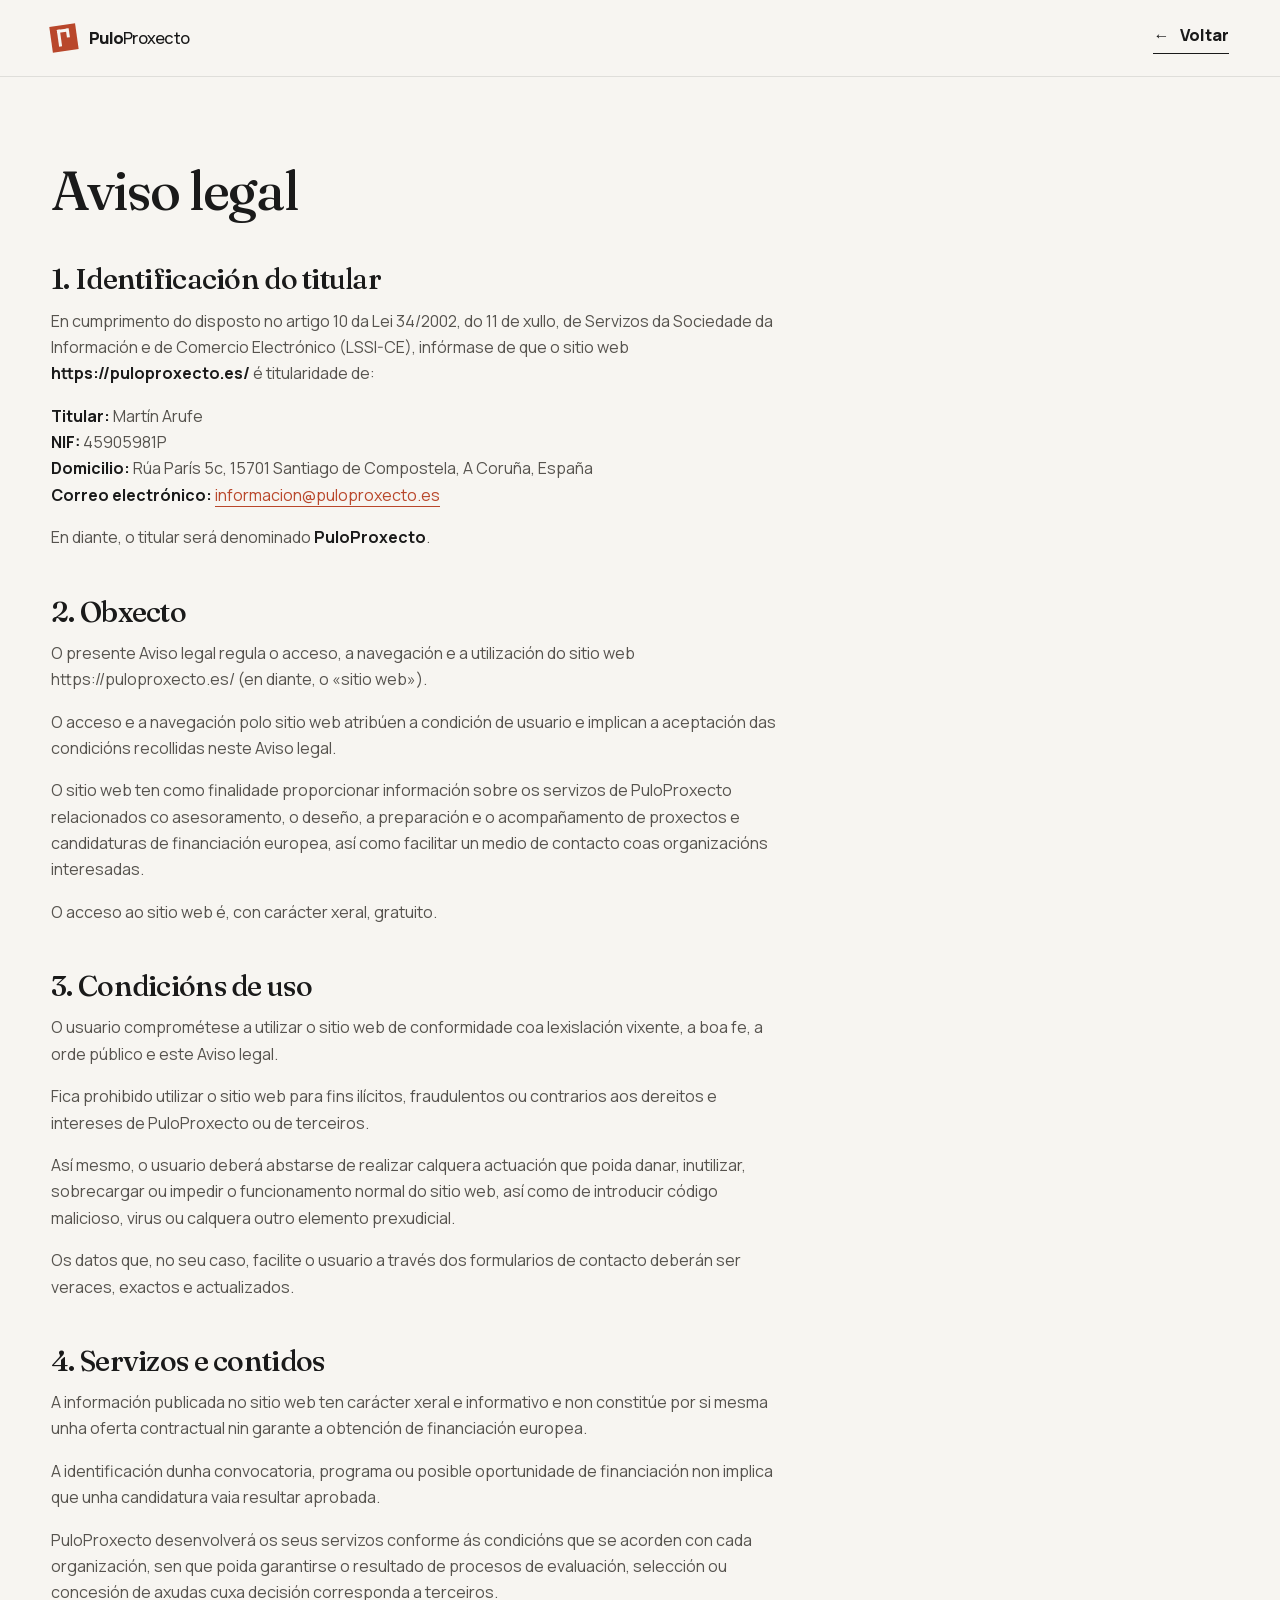
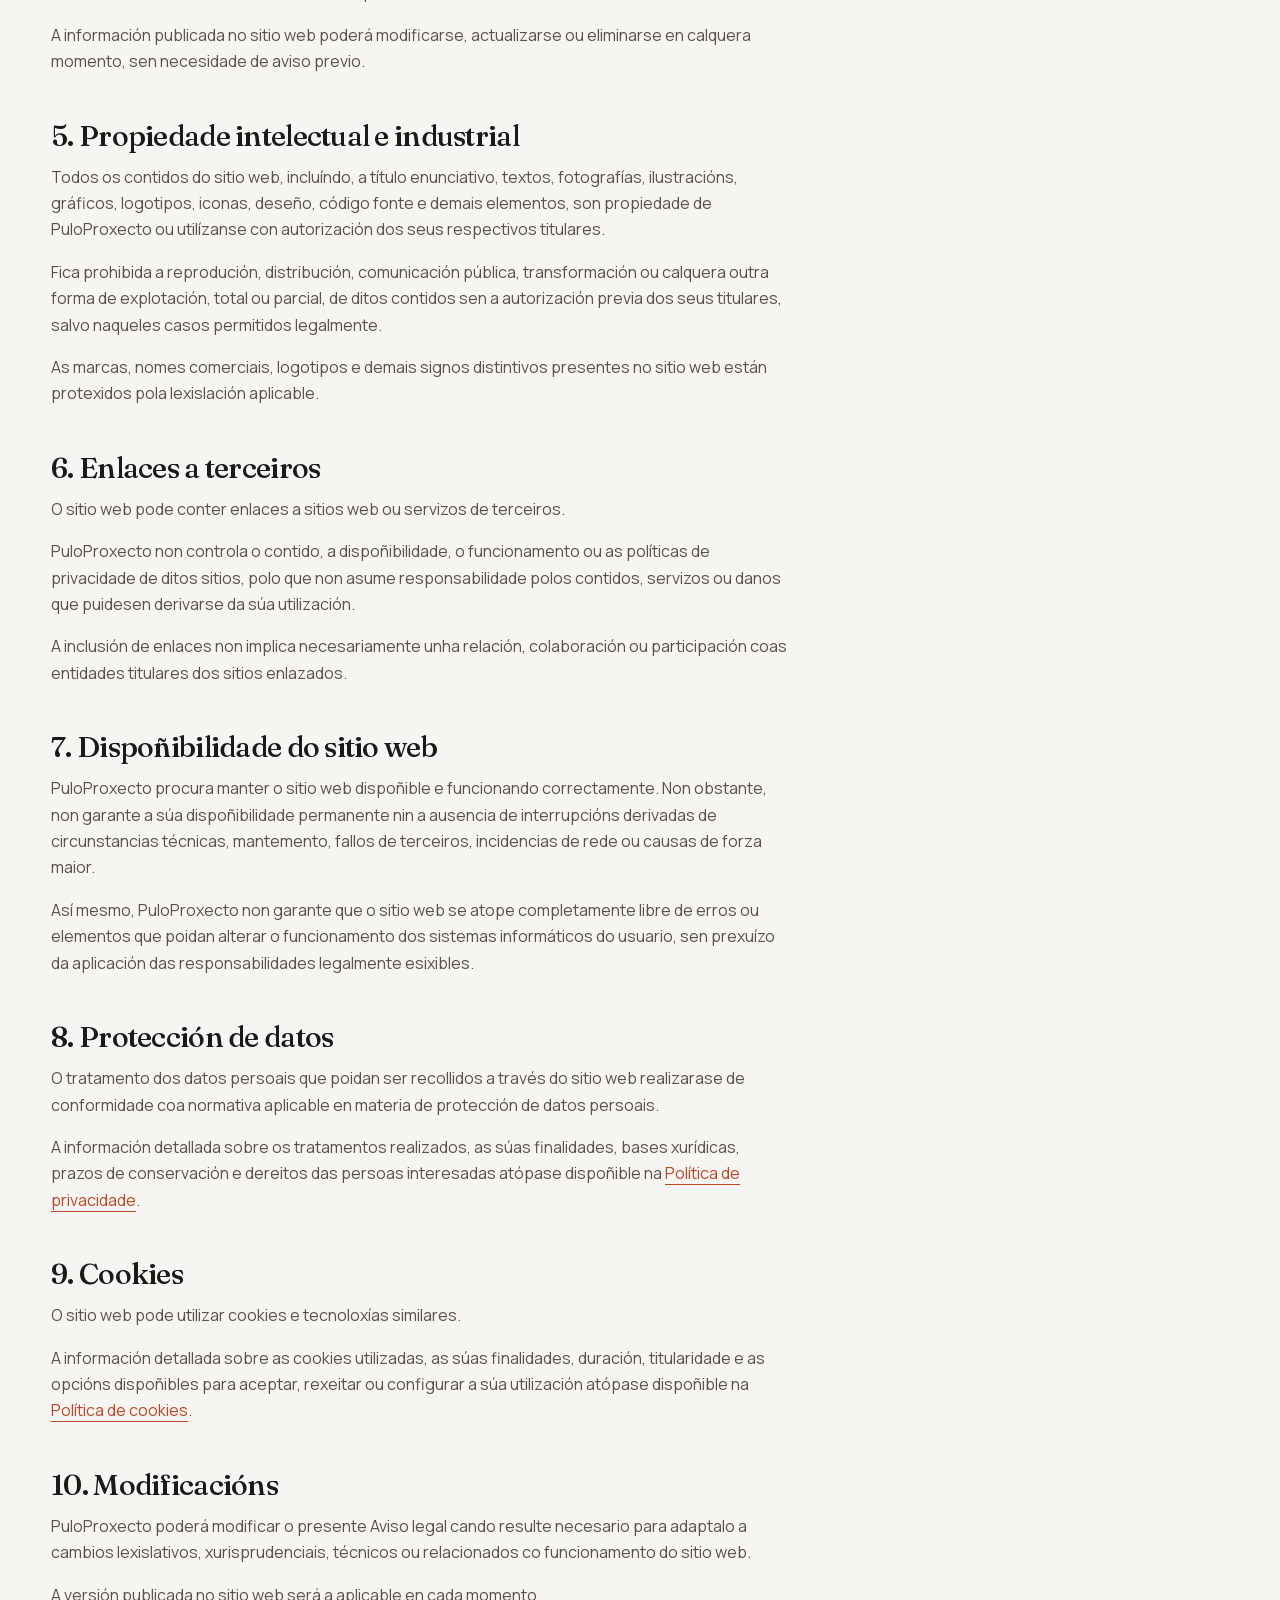
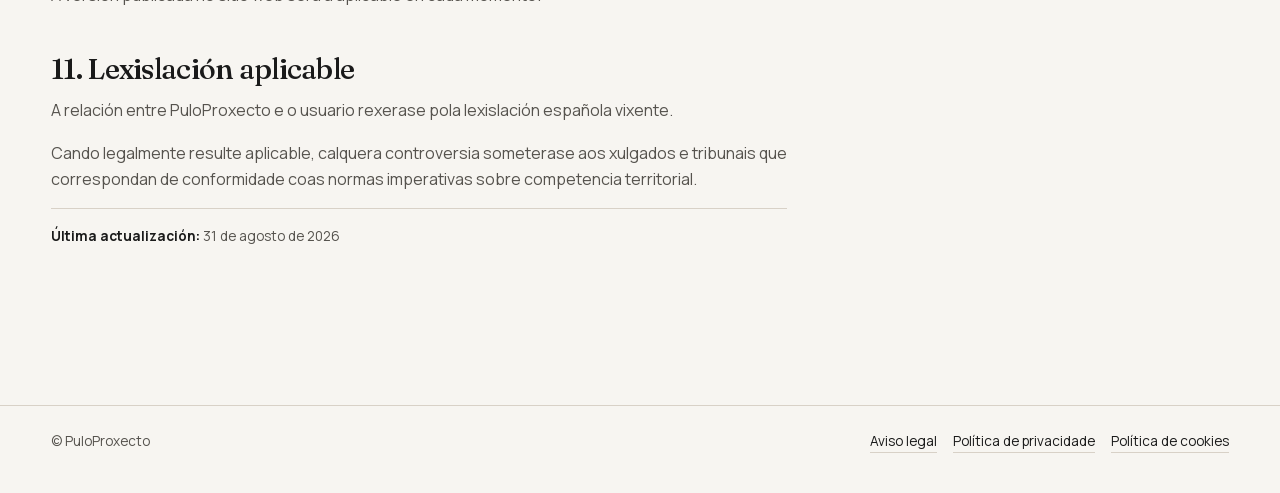
==== commit 77c85cf3: "cambiar mail a informacion" ====
--- a/aviso-legal.html
+++ b/aviso-legal.html
@@ -39,7 +39,7 @@
               <strong>Titular:</strong> Martín Arufe<br>
               <strong>NIF:</strong> 45905981P<br>
               <strong>Domicilio:</strong> Rúa París 5c, 15701 Santiago de Compostela, A Coruña, España<br>
-              <strong>Correo electrónico:</strong> <a href="mailto:info@puloproxecto.es">info@puloproxecto.es</a>
+              <strong>Correo electrónico:</strong> <a href="mailto:informacion@puloproxecto.es">informacion@puloproxecto.es</a>
             </p>
             <p>En diante, o titular será denominado <strong>PuloProxecto</strong>.</p>
 
@@ -104,7 +104,7 @@
               <strong>Titular:</strong> Martín Arufe<br>
               <strong>NIF:</strong> 45905981P<br>
               <strong>Domicilio:</strong> Rúa París 5c, 15701 Santiago de Compostela, A Coruña, España<br>
-              <strong>Correo electrónico:</strong> <a href="mailto:info@puloproxecto.es">info@puloproxecto.es</a>
+              <strong>Correo electrónico:</strong> <a href="mailto:informacion@puloproxecto.es">informacion@puloproxecto.es</a>
             </p>
             <p>En adelante, el titular será denominado <strong>PuloProxecto</strong>.</p>
 
